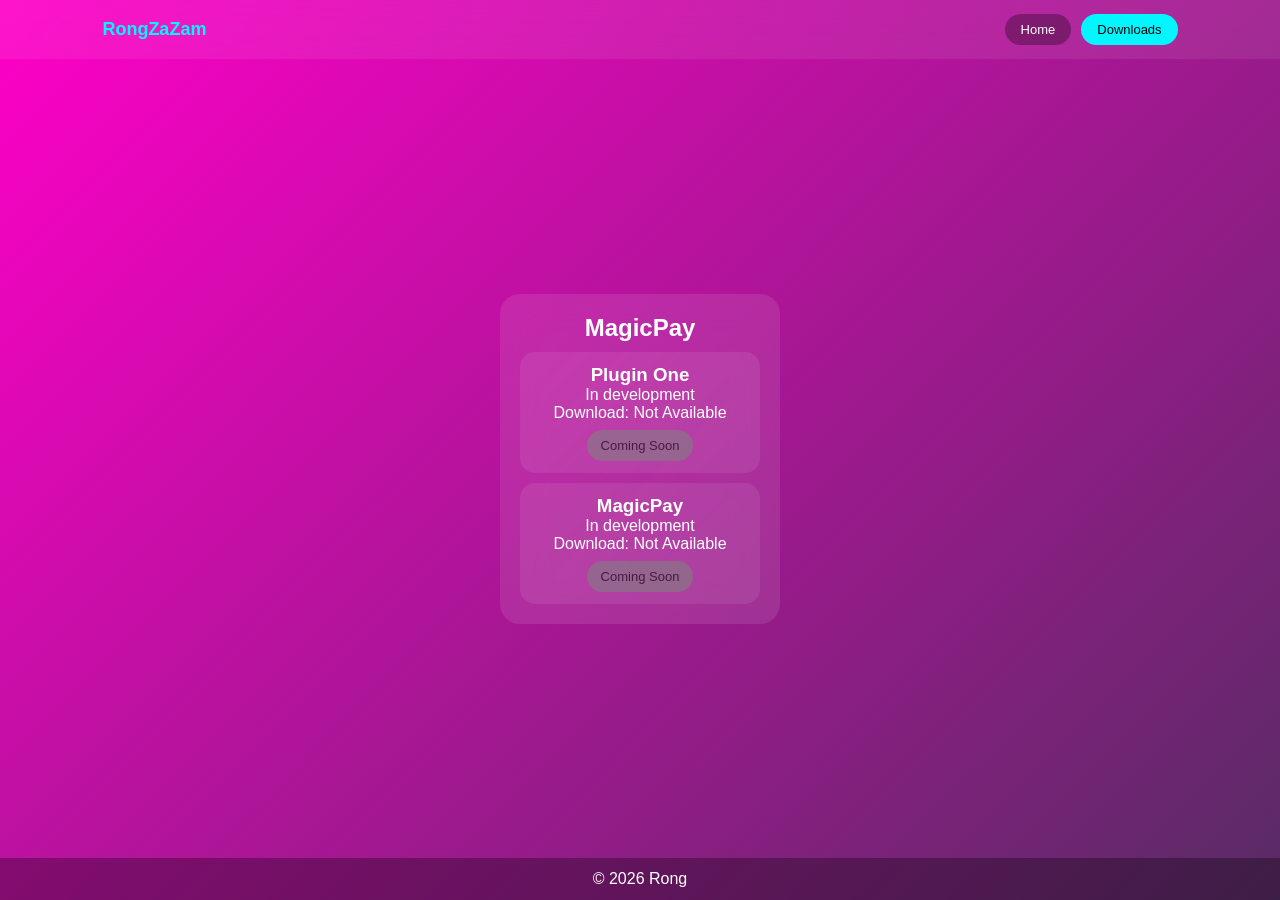
==== download.html @ 2b0e3d94 "Add files via upload" ====
<!DOCTYPE html>
<html lang="en">
<head>
<meta charset="UTF-8">
<meta name="viewport" content="width=device-width, initial-scale=1.0">
<title>Downloads</title>

<link rel="stylesheet" href="style.css">
</head>

<body>

<div class="bg"></div>

<nav class="navbar">
    <h1 class="logo">RongZaZam</h1>

    <div class="nav-links">
        <a href="index.html" class="nav-btn">Home</a>
        <a href="download.html" class="nav-btn active">Downloads</a>
    </div>
</nav>

<section>
    <div class="glass-card">

        <h2>MagicPay</h2>

        <div class="downloads">

            <div class="download-item">
                <h3>Plugin One</h3>
                <p>In development</p>
                <p class="status">Download: Not Available</p>
                <a class="download-btn disabled">Coming Soon</a>
            </div>

            <div class="download-item">
                <h3>MagicPay</h3>
                <p>In development</p>
                <p class="status">Download: Not Available</p>
                <a class="download-btn disabled">Coming Soon</a>
            </div>

        </div>

    </div>
</section>

<footer>
    <p>© 2026 Rong</p>
<script src="script.js"></script>

</footer>

</body>
</html>
---- style.css ----
* {
    margin: 0;
    padding: 0;
    box-sizing: border-box;
    font-family: 'Segoe UI', sans-serif;
}

body {
    color: white;
    min-height: 100vh;
    display: flex;
    flex-direction: column;
    overflow-x: hidden;
}

.bg {
    position: fixed;
    width: 100%;
    height: 100%;
    background: linear-gradient(-45deg, #0f2027, #00f7ff, #203a43, #ff00c8);
    background-size: 400% 400%;
    animation: move 10s ease infinite;
    z-index: -1;
}

@keyframes move {
    0% {background-position: 0%}
    50% {background-position: 100%}
    100% {background-position: 0%}
}

.navbar {
    display: flex;
    justify-content: space-between;
    align-items: center;
    padding: 14px 8%;
    background: rgba(255,255,255,0.08);
    backdrop-filter: blur(15px);
}

.logo {
    font-size: 18px;
    color: #00f7ff;
}

.nav-links {
    display: flex;
    gap: 10px;
}

.nav-btn {
    padding: 8px 16px;
    border-radius: 25px;
    text-decoration: none;
    color: white;
    background: rgba(0,0,0,0.3);
    font-size: 13px;
}

.nav-btn:hover {
    background: #00f7ff;
    color: black;
}

.nav-btn.active {
    background: #00f7ff;
    color: black;
}

section {
    flex: 1;
    display: flex;
    justify-content: center;
    align-items: center;
    padding: 20px;
}

.container {
    display: flex;
    gap: 20px;
    align-items: flex-start;
    justify-content: center;
}

.glass-card {
    width: 280px;
    background: rgba(255,255,255,0.1);
    backdrop-filter: blur(20px);
    border-radius: 20px;
    padding: 20px;
    text-align: center;
}

.avatar {
    width: 80px;
    height: 80px;
    border-radius: 50%;
    object-fit: cover;
    border: 3px solid #00f7ff;
}

.tag {
    opacity: 0.7;
    font-size: 13px;
    margin: 10px 0;
}

.work-text {
    font-size: 13px;
    opacity: 0.8;
    margin-bottom: 10px;
}

.socials {
    margin-top: 10px;
}

.social-btn {
    display: flex;
    justify-content: center;
    gap: 10px;
    margin: 8px auto;
    padding: 10px;
    border-radius: 25px;
    text-decoration: none;
    color: white;
    background: rgba(0,0,0,0.3);
    font-size: 13px;
}

.fb:hover { background: #1877F2; }
.ig:hover { background: #E1306C; }
.dc:hover { background: #5865F2; }
.tg:hover { background: #24A1DE; }

.features {
    display: flex;
    flex-direction: column;
    gap: 10px;
}

.feature-card {
    background: rgba(255,255,255,0.08);
    padding: 10px;
    border-radius: 15px;
}

.feature-card i {
    color: #00f7ff;
    margin-bottom: 5px;
}

.downloads {
    margin-top: 10px;
}

.download-item {
    background: rgba(255,255,255,0.08);
    padding: 12px;
    border-radius: 15px;
    margin-top: 10px;
}

.download-btn {
    display: inline-block;
    padding: 8px 14px;
    margin-top: 8px;
    background: #00f7ff;
    color: black;
    border-radius: 20px;
    text-decoration: none;
    font-size: 13px;
}

.download-btn.disabled {
    background: gray;
    pointer-events: none;
    opacity: 0.6;
}

footer {
    text-align: center;
    padding: 12px;
    background: rgba(0,0,0,0.3);
    margin-top: auto;
}

@media(max-width: 700px) {
    .container {
        flex-direction: column;
        align-items: center;
    }

    .glass-card {
        width: 90%;
    }
}
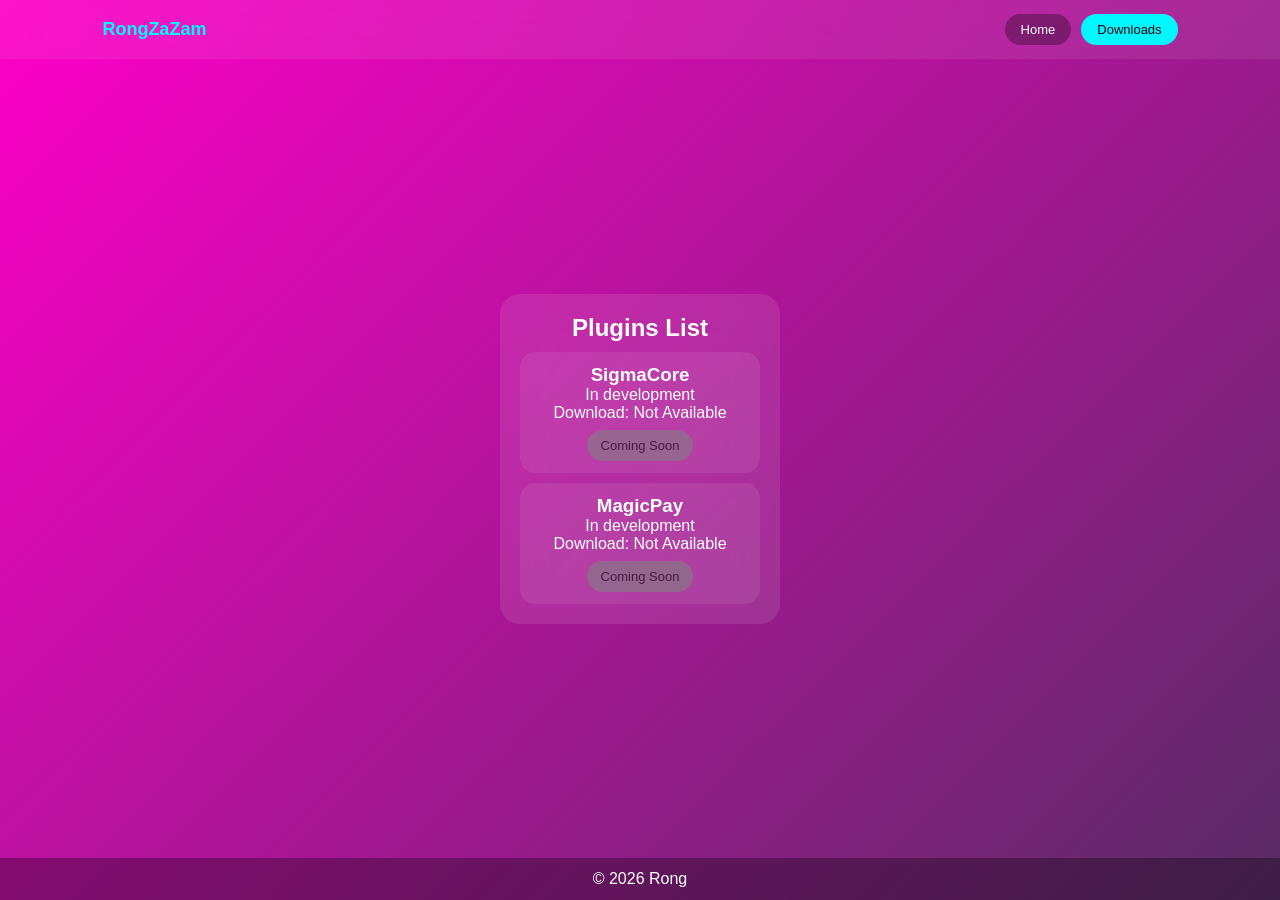
==== commit d606e11d: "Update download.html" ====
--- a/download.html
+++ b/download.html
@@ -24,12 +24,12 @@
 <section>
     <div class="glass-card">
 
-        <h2>MagicPay</h2>
+        <h2>Plugins List </h2>
 
         <div class="downloads">
 
             <div class="download-item">
-                <h3>Plugin One</h3>
+                <h3>SigmaCore</h3>
                 <p>In development</p>
                 <p class="status">Download: Not Available</p>
                 <a class="download-btn disabled">Coming Soon</a>
@@ -54,4 +54,4 @@
 </footer>
 
 </body>
-</html>+</html>
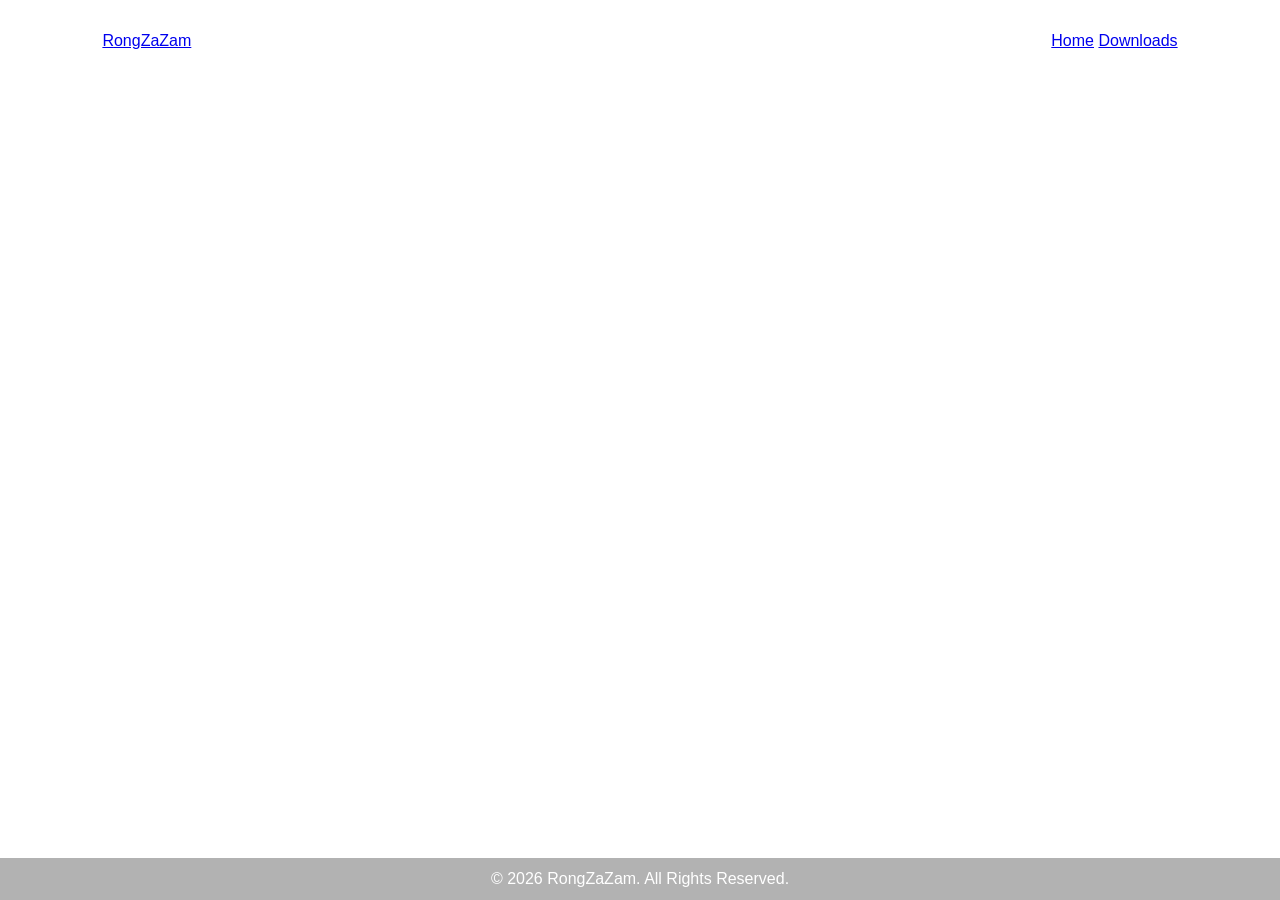
==== commit b9e39187: "Update download.html" ====
--- a/download.html
+++ b/download.html
@@ -3,55 +3,88 @@
 <head>
 <meta charset="UTF-8">
 <meta name="viewport" content="width=device-width, initial-scale=1.0">
-<title>Downloads</title>
+<title>Downloads | RongZaZam</title>
 
+<link rel="stylesheet" href="https://cdnjs.cloudflare.com/ajax/libs/font-awesome/6.5.0/css/all.min.css">
 <link rel="stylesheet" href="style.css">
 </head>
 
 <body>
 
-<div class="bg"></div>
+<div class="bg-grid"></div>
+<div class="glow glow-1"></div>
+<div class="glow glow-2"></div>
+
+<div class="loader" id="loader">
+    <div class="loader-box">
+        <span></span>
+        <p>Loading...</p>
+    </div>
+</div>
 
 <nav class="navbar">
-    <h1 class="logo">RongZaZam</h1>
+    <a href="index.html" class="brand">
+        <span>R</span>ongZaZam
+    </a>
 
-    <div class="nav-links">
-        <a href="index.html" class="nav-btn">Home</a>
-        <a href="download.html" class="nav-btn active">Downloads</a>
+    <div class="nav-menu">
+        <a href="index.html">Home</a>
+        <a href="download.html" class="active">Downloads</a>
     </div>
 </nav>
 
-<section>
-    <div class="glass-card">
+<main class="download-page">
 
-        <h2>Plugins List </h2>
+    <div class="page-header">
+        <p class="mini-title">Plugin Center</p>
+        <h1>Downloads</h1>
+        <p>My public Minecraft plugins and tools will be released here.</p>
+    </div>
 
-        <div class="downloads">
+    <div class="plugin-grid">
 
-            <div class="download-item">
-                <h3>SigmaCore</h3>
-                <p>In development</p>
-                <p class="status">Download: Not Available</p>
-                <a class="download-btn disabled">Coming Soon</a>
+        <div class="plugin-card">
+            <div class="plugin-icon">
+                <i class="fa-solid fa-shield-halved"></i>
             </div>
 
-            <div class="download-item">
-                <h3>MagicPay</h3>
-                <p>In development</p>
-                <p class="status">Download: Not Available</p>
-                <a class="download-btn disabled">Coming Soon</a>
+            <h2>SigmaCore</h2>
+            <p>Core system plugin for Minecraft servers with useful server features.</p>
+
+            <div class="plugin-info">
+                <span><i class="fa-solid fa-code-branch"></i> Version: Soon</span>
+                <span><i class="fa-solid fa-clock"></i> Status: Development</span>
+                <span><i class="fa-solid fa-cube"></i> Type: Server Core</span>
             </div>
 
+            <a class="plugin-btn disabled">Coming Soon</a>
+        </div>
+
+        <div class="plugin-card">
+            <div class="plugin-icon">
+                <i class="fa-solid fa-coins"></i>
+            </div>
+
+            <h2>MagicPay</h2>
+            <p>Payment and auto delivery system idea for Minecraft stores.</p>
+
+            <div class="plugin-info">
+                <span><i class="fa-solid fa-code-branch"></i> Version: Soon</span>
+                <span><i class="fa-solid fa-clock"></i> Status: Development</span>
+                <span><i class="fa-solid fa-cart-shopping"></i> Type: Payment</span>
+            </div>
+
+            <a class="plugin-btn disabled">Coming Soon</a>
         </div>
 
     </div>
-</section>
+
+</main>
 
 <footer>
-    <p>© 2026 Rong</p>
-<script src="script.js"></script>
-
+    <p>© 2026 RongZaZam. All Rights Reserved.</p>
 </footer>
 
+<script src="script.js"></script>
 </body>
 </html>
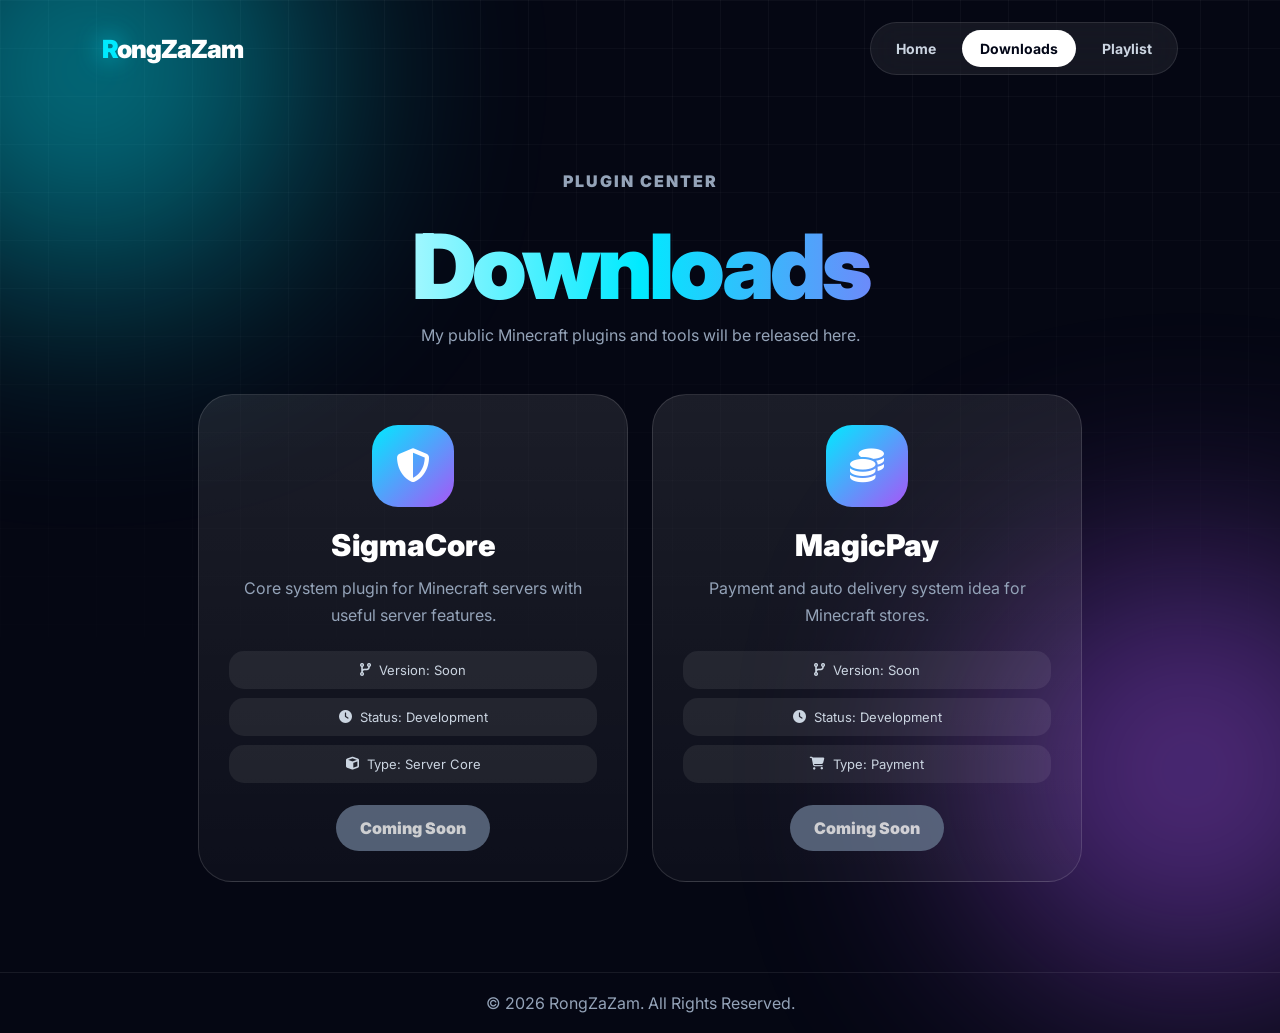
==== commit b96882ad: "Update download.html" ====
--- a/download.html
+++ b/download.html
@@ -30,6 +30,7 @@
     <div class="nav-menu">
         <a href="index.html">Home</a>
         <a href="download.html" class="active">Downloads</a>
+        <a href="playlist.html">Playlist</a>
     </div>
 </nav>
 
--- a/style.css
+++ b/style.css
@@ -1,197 +1,660 @@
+@import url('https://fonts.googleapis.com/css2?family=Inter:wght@400;500;600;700;800;900&display=swap');
+
 * {
     margin: 0;
     padding: 0;
     box-sizing: border-box;
-    font-family: 'Segoe UI', sans-serif;
+    font-family: Inter, "Segoe UI", Arial, sans-serif;
+}
+
+html {
+    scroll-behavior: smooth;
 }
 
 body {
+    min-height: 100vh;
+    background: #050713;
     color: white;
-    min-height: 100vh;
-    display: flex;
-    flex-direction: column;
     overflow-x: hidden;
 }
 
-.bg {
+.bg-grid {
     position: fixed;
+    inset: 0;
+    background:
+        linear-gradient(rgba(255,255,255,0.035) 1px, transparent 1px),
+        linear-gradient(90deg, rgba(255,255,255,0.035) 1px, transparent 1px);
+    background-size: 48px 48px;
+    mask-image: linear-gradient(to bottom, black, transparent 85%);
+    z-index: -5;
+}
+
+.glow {
+    position: fixed;
+    width: 420px;
+    height: 420px;
+    border-radius: 50%;
+    filter: blur(120px);
+    opacity: 0.5;
+    z-index: -4;
+}
+
+.glow-1 {
+    top: -140px;
+    left: -120px;
+    background: #00eaff;
+}
+
+.glow-2 {
+    right: -120px;
+    bottom: -80px;
+    background: #a855f7;
+}
+
+.loader {
+    position: fixed;
+    inset: 0;
+    background: #050713;
+    display: flex;
+    align-items: center;
+    justify-content: center;
+    z-index: 999;
+    transition: 0.4s ease;
+}
+
+.loader.hide {
+    opacity: 0;
+    pointer-events: none;
+}
+
+.loader-box {
+    text-align: center;
+}
+
+.loader-box span {
+    display: block;
+    width: 48px;
+    height: 48px;
+    margin: 0 auto 14px;
+    border: 4px solid rgba(255,255,255,0.12);
+    border-top-color: #00eaff;
+    border-radius: 50%;
+    animation: spin 0.8s linear infinite;
+}
+
+.loader-box p {
+    color: #94a3b8;
+    font-size: 14px;
+}
+
+@keyframes spin {
+    to { transform: rotate(360deg); }
+}
+
+.navbar {
     width: 100%;
-    height: 100%;
-    background: linear-gradient(-45deg, #0f2027, #00f7ff, #203a43, #ff00c8);
-    background-size: 400% 400%;
-    animation: move 10s ease infinite;
-    z-index: -1;
-}
-
-@keyframes move {
-    0% {background-position: 0%}
-    50% {background-position: 100%}
-    100% {background-position: 0%}
-}
-
-.navbar {
-    display: flex;
+    padding: 22px 8%;
+    display: flex;
+    align-items: center;
     justify-content: space-between;
-    align-items: center;
-    padding: 14px 8%;
-    background: rgba(255,255,255,0.08);
-    backdrop-filter: blur(15px);
-}
-
-.logo {
-    font-size: 18px;
-    color: #00f7ff;
-}
-
-.nav-links {
-    display: flex;
-    gap: 10px;
-}
-
-.nav-btn {
-    padding: 8px 16px;
-    border-radius: 25px;
+    gap: 18px;
+    position: relative;
+    z-index: 10;
+}
+
+.brand {
     text-decoration: none;
     color: white;
-    background: rgba(0,0,0,0.3);
+    font-size: 25px;
+    font-weight: 900;
+    letter-spacing: -1px;
+}
+
+.brand span {
+    color: #00eaff;
+    text-shadow: 0 0 25px rgba(0,234,255,0.8);
+}
+
+.nav-menu {
+    display: flex;
+    align-items: center;
+    gap: 8px;
+    padding: 7px;
+    border-radius: 999px;
+    background: rgba(255,255,255,0.065);
+    border: 1px solid rgba(255,255,255,0.1);
+    backdrop-filter: blur(18px);
+}
+
+.nav-menu a {
+    text-decoration: none;
+    color: #cbd5e1;
+    padding: 10px 18px;
+    border-radius: 999px;
+    font-size: 14px;
+    font-weight: 700;
+    transition: 0.25s ease;
+}
+
+.nav-menu a:hover,
+.nav-menu a.active {
+    background: white;
+    color: #020617;
+}
+
+.music-btn {
+    width: 45px;
+    height: 45px;
+    border: none;
+    border-radius: 50%;
+    cursor: pointer;
+    color: white;
+    background: linear-gradient(135deg, #00eaff, #a855f7);
+    box-shadow: 0 0 35px rgba(0,234,255,0.35);
+    transition: 0.25s ease;
+}
+
+.music-btn:hover {
+    transform: translateY(-3px) scale(1.05);
+}
+
+.hero {
+    min-height: calc(100vh - 100px);
+    padding: 45px 8% 70px;
+    display: grid;
+    grid-template-columns: 1.15fr 0.85fr;
+    gap: 55px;
+    align-items: center;
+}
+
+.mini-title {
+    color: #00eaff;
+    font-size: 14px;
+    font-weight: 900;
+    letter-spacing: 2px;
+    text-transform: uppercase;
+    margin-bottom: 16px;
+}
+
+.hero-left h1 {
+    font-size: clamp(50px, 8vw, 94px);
+    line-height: 0.95;
+    letter-spacing: -5px;
+    font-weight: 900;
+}
+
+.hero-left h1 span {
+    background: linear-gradient(90deg, #00eaff, #a855f7, #ff2bd6);
+    -webkit-background-clip: text;
+    color: transparent;
+}
+
+.typing-line {
+    margin-top: 22px;
+    font-size: clamp(20px, 3vw, 32px);
+    color: #e2e8f0;
+    font-weight: 800;
+}
+
+.typing-line span {
+    color: #00eaff;
+}
+
+.typing-line span::after {
+    content: "|";
+    margin-left: 3px;
+    animation: blink 0.8s infinite;
+}
+
+@keyframes blink {
+    50% { opacity: 0; }
+}
+
+.hero-desc {
+    max-width: 610px;
+    margin-top: 22px;
+    color: #cbd5e1;
+    font-size: 17px;
+    line-height: 1.8;
+}
+
+.hero-buttons {
+    display: flex;
+    gap: 14px;
+    margin-top: 32px;
+    flex-wrap: wrap;
+}
+
+.primary-btn,
+.secondary-btn {
+    text-decoration: none;
+    padding: 15px 24px;
+    border-radius: 999px;
+    font-weight: 900;
+    transition: 0.25s ease;
+    display: inline-flex;
+    align-items: center;
+    gap: 10px;
+}
+
+.primary-btn {
+    color: #020617;
+    background: white;
+}
+
+.secondary-btn {
+    color: white;
+    background: rgba(255,255,255,0.06);
+    border: 1px solid rgba(255,255,255,0.16);
+}
+
+.primary-btn:hover,
+.secondary-btn:hover {
+    transform: translateY(-5px);
+}
+
+.stats {
+    display: grid;
+    grid-template-columns: repeat(3, 1fr);
+    gap: 16px;
+    margin-top: 48px;
+}
+
+.stat-box {
+    padding: 22px;
+    border-radius: 26px;
+    background: linear-gradient(180deg, rgba(255,255,255,0.09), rgba(255,255,255,0.035));
+    border: 1px solid rgba(255,255,255,0.12);
+    box-shadow: 0 20px 55px rgba(0,0,0,0.28);
+    transition: 0.25s ease;
+}
+
+.stat-box:hover {
+    transform: translateY(-7px);
+    border-color: rgba(0,234,255,0.45);
+}
+
+.stat-box i {
+    width: 45px;
+    height: 45px;
+    display: grid;
+    place-items: center;
+    margin-bottom: 16px;
+    border-radius: 16px;
+    color: #020617;
+    background: linear-gradient(135deg, #00eaff, #ffffff);
+    font-size: 18px;
+}
+
+.stat-box h3 {
+    color: white;
+    font-size: 18px;
+    font-weight: 900;
+    margin-bottom: 8px;
+}
+
+.stat-box p {
+    color: #94a3b8;
     font-size: 13px;
-}
-
-.nav-btn:hover {
-    background: #00f7ff;
-    color: black;
-}
-
-.nav-btn.active {
-    background: #00f7ff;
-    color: black;
-}
-
-section {
-    flex: 1;
+    line-height: 1.55;
+}
+
+.hero-right {
+    display: flex;
+    justify-content: center;
+}
+
+.profile-card {
+    width: 370px;
+    border-radius: 36px;
+    overflow: hidden;
+    background: linear-gradient(180deg, rgba(255,255,255,0.14), rgba(255,255,255,0.04));
+    border: 1px solid rgba(255,255,255,0.14);
+    backdrop-filter: blur(28px);
+    box-shadow: 0 45px 130px rgba(0,0,0,0.5);
+    transition: 0.3s ease;
+}
+
+.profile-card:hover {
+    transform: translateY(-8px);
+}
+
+.profile-banner {
+    height: 105px;
+    background:
+        radial-gradient(circle at 20% 20%, rgba(255,255,255,0.35), transparent 20%),
+        linear-gradient(135deg, #00eaff, #a855f7, #ff2bd6);
+}
+
+.profile-content {
+    padding: 0 25px 25px;
+    text-align: center;
+}
+
+.profile-img {
+    width: 112px;
+    height: 112px;
+    border-radius: 28px;
+    object-fit: cover;
+    border: 5px solid #050713;
+    margin-top: -56px;
+}
+
+.profile-content h2 {
+    margin-top: 14px;
+    font-size: 28px;
+    font-weight: 900;
+}
+
+.role {
+    color: #94a3b8;
+    margin-top: 5px;
+}
+
+.available {
+    margin: 22px 0;
+    padding: 14px;
+    border-radius: 18px;
+    background: rgba(34,197,94,0.09);
+    border: 1px solid rgba(34,197,94,0.22);
+    color: #dcfce7;
     display: flex;
     justify-content: center;
     align-items: center;
-    padding: 20px;
-}
-
-.container {
-    display: flex;
-    gap: 20px;
-    align-items: flex-start;
+    gap: 10px;
+}
+
+.available span {
+    width: 10px;
+    height: 10px;
+    background: #22c55e;
+    border-radius: 50%;
+    box-shadow: 0 0 16px #22c55e;
+}
+
+.profile-tags {
+    display: flex;
     justify-content: center;
-}
-
-.glass-card {
-    width: 280px;
-    background: rgba(255,255,255,0.1);
-    backdrop-filter: blur(20px);
-    border-radius: 20px;
+    gap: 8px;
+    flex-wrap: wrap;
+    margin-bottom: 22px;
+}
+
+.profile-tags small {
+    padding: 8px 12px;
+    border-radius: 999px;
+    background: rgba(255,255,255,0.08);
+    color: #cbd5e1;
+    font-weight: 700;
+}
+
+.social-grid {
+    display: grid;
+    grid-template-columns: repeat(4, 1fr);
+    gap: 10px;
+}
+
+.social-grid a {
+    height: 55px;
+    display: grid;
+    place-items: center;
+    border-radius: 18px;
+    color: white;
+    text-decoration: none;
+    font-size: 22px;
+    background: rgba(255,255,255,0.08);
+    border: 1px solid rgba(255,255,255,0.1);
+    transition: 0.25s ease;
+}
+
+.social-grid a:hover {
+    background: white;
+    color: #020617;
+    transform: translateY(-5px);
+}
+
+.services {
+    padding: 60px 8% 90px;
+}
+
+.section-title {
+    text-align: center;
+    margin-bottom: 34px;
+}
+
+.section-title p {
+    color: #00eaff;
+    font-weight: 900;
+    text-transform: uppercase;
+    letter-spacing: 2px;
+}
+
+.section-title h2 {
+    margin-top: 8px;
+    font-size: clamp(34px, 5vw, 56px);
+    letter-spacing: -2px;
+}
+
+.service-grid {
+    display: grid;
+    grid-template-columns: repeat(3, 1fr);
+    gap: 22px;
+}
+
+.service-card {
+    padding: 30px;
+    border-radius: 30px;
+    background: rgba(255,255,255,0.055);
+    border: 1px solid rgba(255,255,255,0.11);
+    transition: 0.25s ease;
+}
+
+.service-card:hover {
+    transform: translateY(-8px);
+    background: rgba(255,255,255,0.09);
+    border-color: rgba(0,234,255,0.35);
+}
+
+.service-icon {
+    width: 62px;
+    height: 62px;
+    display: grid;
+    place-items: center;
+    border-radius: 22px;
+    background: linear-gradient(135deg, #00eaff, #a855f7);
+    font-size: 26px;
+    margin-bottom: 22px;
+}
+
+.service-card h3 {
+    font-size: 23px;
+    margin-bottom: 12px;
+}
+
+.service-card p {
+    color: #94a3b8;
+    line-height: 1.7;
+}
+
+.download-page {
+    min-height: calc(100vh - 100px);
+    padding: 70px 8% 90px;
+}
+
+.page-header {
+    text-align: center;
+    max-width: 720px;
+    margin: 0 auto 44px;
+}
+
+.page-header h1 {
+    font-size: clamp(52px, 8vw, 90px);
+    letter-spacing: -4px;
+    font-weight: 900;
+    background: linear-gradient(90deg, #fff, #00eaff, #a855f7);
+    -webkit-background-clip: text;
+    color: transparent;
+}
+
+.page-header p {
+    color: #94a3b8;
+    line-height: 1.8;
+    font-size: 16px;
+}
+
+.plugin-grid {
+    display: grid;
+    grid-template-columns: repeat(2, minmax(270px, 430px));
+    gap: 24px;
+    justify-content: center;
+}
+
+.plugin-card {
+    padding: 30px;
+    border-radius: 34px;
+    background: linear-gradient(180deg, rgba(255,255,255,0.09), rgba(255,255,255,0.035));
+    border: 1px solid rgba(255,255,255,0.13);
+    text-align: center;
+    transition: 0.25s ease;
+}
+
+.plugin-card:hover {
+    transform: translateY(-8px);
+    border-color: rgba(0,234,255,0.35);
+}
+
+.plugin-icon {
+    width: 82px;
+    height: 82px;
+    margin: 0 auto 20px;
+    border-radius: 26px;
+    display: grid;
+    place-items: center;
+    background: linear-gradient(135deg, #00eaff, #a855f7);
+    font-size: 34px;
+}
+
+.plugin-card h2 {
+    font-size: 30px;
+    font-weight: 900;
+}
+
+.plugin-card p {
+    margin: 12px 0 22px;
+    color: #94a3b8;
+    line-height: 1.7;
+}
+
+.plugin-info {
+    display: grid;
+    gap: 9px;
+    margin-bottom: 22px;
+}
+
+.plugin-info span {
+    padding: 11px 13px;
+    border-radius: 15px;
+    background: rgba(255,255,255,0.07);
+    color: #cbd5e1;
+    font-size: 13px;
+    display: flex;
+    align-items: center;
+    justify-content: center;
+    gap: 8px;
+}
+
+.plugin-btn {
+    display: inline-block;
+    text-decoration: none;
+    padding: 13px 24px;
+    border-radius: 999px;
+    background: white;
+    color: #020617;
+    font-weight: 900;
+}
+
+.plugin-btn.disabled {
+    background: #64748b;
+    color: white;
+    pointer-events: none;
+    opacity: 0.8;
+}
+
+footer {
     padding: 20px;
     text-align: center;
-}
-
-.avatar {
-    width: 80px;
-    height: 80px;
-    border-radius: 50%;
-    object-fit: cover;
-    border: 3px solid #00f7ff;
-}
-
-.tag {
-    opacity: 0.7;
-    font-size: 13px;
-    margin: 10px 0;
-}
-
-.work-text {
-    font-size: 13px;
-    opacity: 0.8;
-    margin-bottom: 10px;
-}
-
-.socials {
-    margin-top: 10px;
-}
-
-.social-btn {
-    display: flex;
-    justify-content: center;
-    gap: 10px;
-    margin: 8px auto;
-    padding: 10px;
-    border-radius: 25px;
-    text-decoration: none;
-    color: white;
-    background: rgba(0,0,0,0.3);
-    font-size: 13px;
-}
-
-.fb:hover { background: #1877F2; }
-.ig:hover { background: #E1306C; }
-.dc:hover { background: #5865F2; }
-.tg:hover { background: #24A1DE; }
-
-.features {
-    display: flex;
-    flex-direction: column;
-    gap: 10px;
-}
-
-.feature-card {
-    background: rgba(255,255,255,0.08);
-    padding: 10px;
-    border-radius: 15px;
-}
-
-.feature-card i {
-    color: #00f7ff;
-    margin-bottom: 5px;
-}
-
-.downloads {
-    margin-top: 10px;
-}
-
-.download-item {
-    background: rgba(255,255,255,0.08);
-    padding: 12px;
-    border-radius: 15px;
-    margin-top: 10px;
-}
-
-.download-btn {
-    display: inline-block;
-    padding: 8px 14px;
-    margin-top: 8px;
-    background: #00f7ff;
-    color: black;
-    border-radius: 20px;
-    text-decoration: none;
-    font-size: 13px;
-}
-
-.download-btn.disabled {
-    background: gray;
-    pointer-events: none;
-    opacity: 0.6;
-}
-
-footer {
-    text-align: center;
-    padding: 12px;
-    background: rgba(0,0,0,0.3);
-    margin-top: auto;
-}
-
-@media(max-width: 700px) {
-    .container {
-        flex-direction: column;
-        align-items: center;
-    }
-
-    .glass-card {
-        width: 90%;
-    }
-}+    color: #94a3b8;
+    border-top: 1px solid rgba(255,255,255,0.08);
+}
+
+@media(max-width: 1100px) {
+    .stats {
+        grid-template-columns: 1fr;
+    }
+}
+
+@media(max-width: 950px) {
+    .hero {
+        grid-template-columns: 1fr;
+        text-align: center;
+    }
+
+    .hero-desc {
+        margin-left: auto;
+        margin-right: auto;
+    }
+
+    .hero-buttons {
+        justify-content: center;
+    }
+
+    .service-grid,
+    .plugin-grid {
+        grid-template-columns: 1fr;
+    }
+}
+
+@media(max-width: 620px) {
+    .navbar {
+        padding: 16px 5%;
+        gap: 10px;
+    }
+
+    .brand {
+        font-size: 18px;
+    }
+
+    .nav-menu a {
+        padding: 8px 11px;
+        font-size: 12px;
+    }
+
+    .music-btn {
+        width: 38px;
+        height: 38px;
+    }
+
+    .hero {
+        padding: 28px 5% 55px;
+    }
+
+    .hero-left h1 {
+        letter-spacing: -2.5px;
+    }
+
+    .primary-btn,
+    .secondary-btn {
+        width: 100%;
+        justify-content: center;
+    }
+
+    .profile-card {
+        width: 100%;
+    }
+
+    .services,
+    .download-page {
+        padding-left: 5%;
+        padding-right: 5%;
+    }
+}
